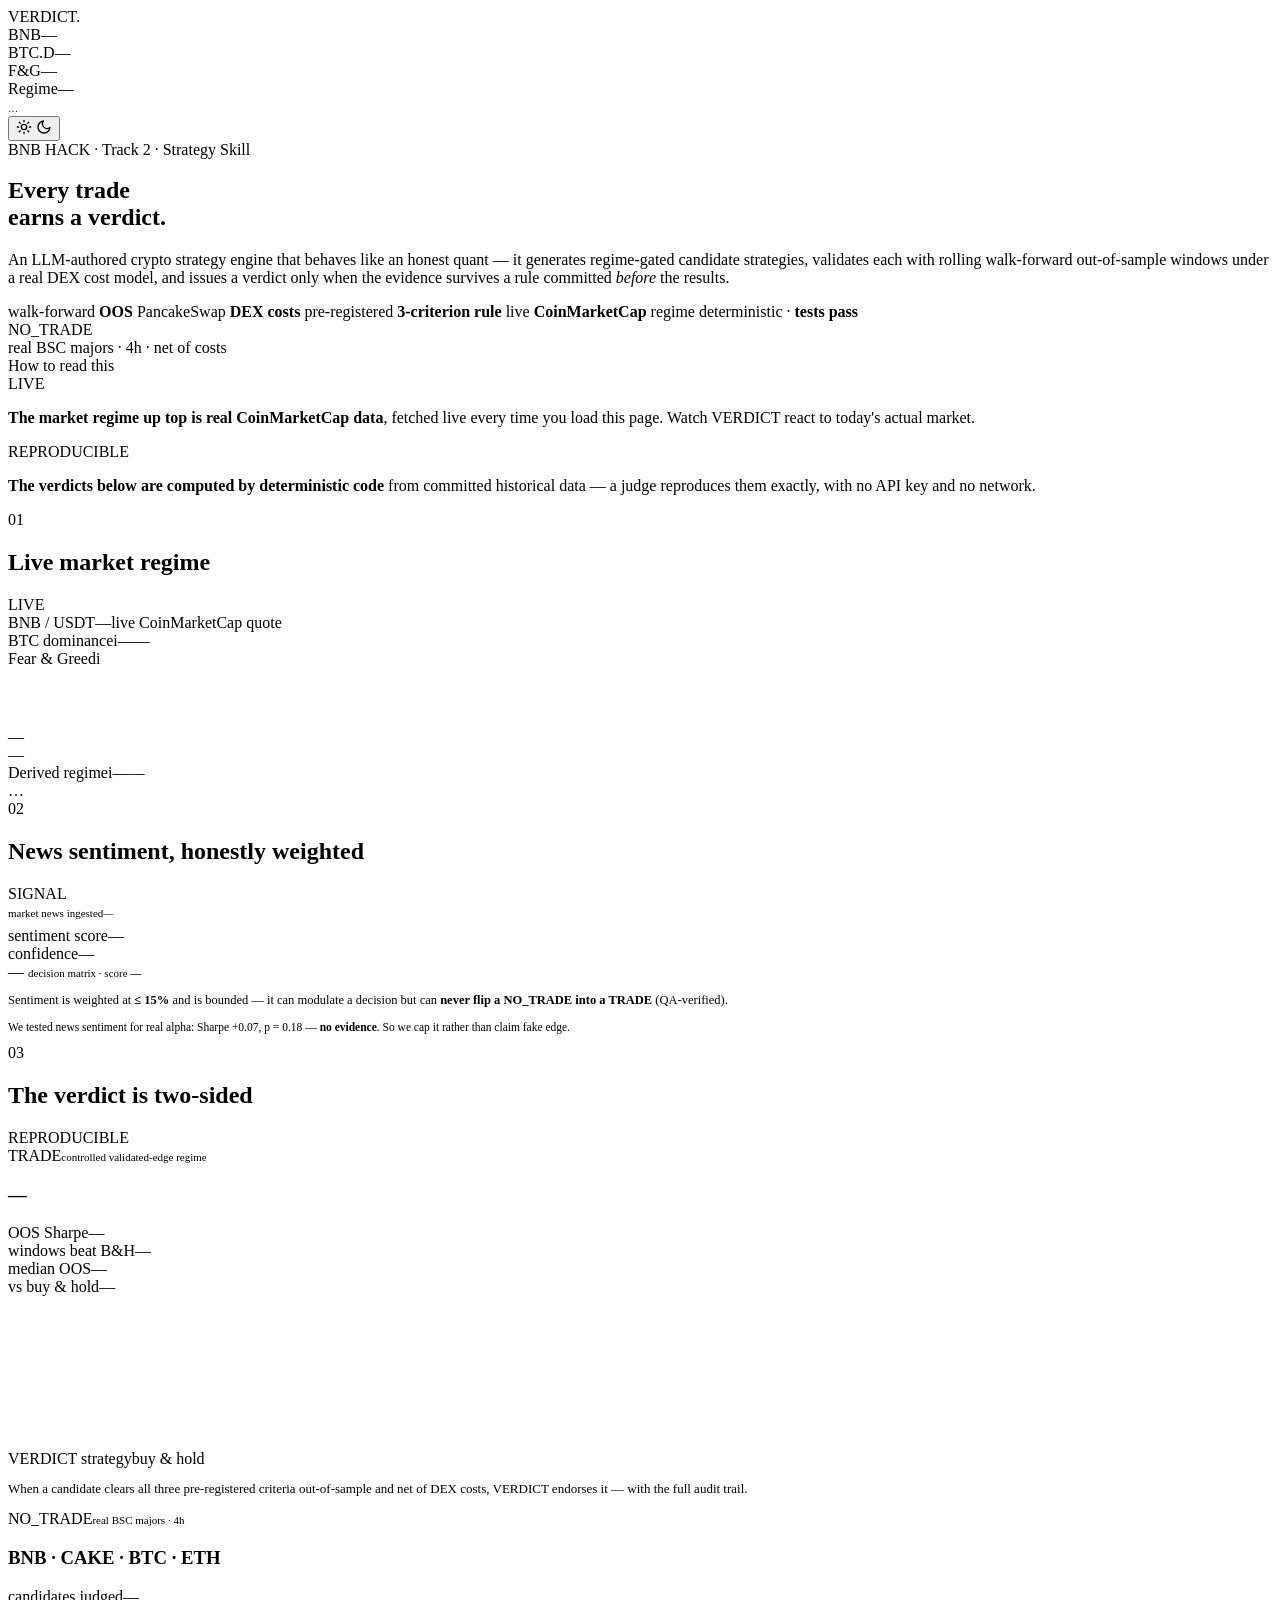
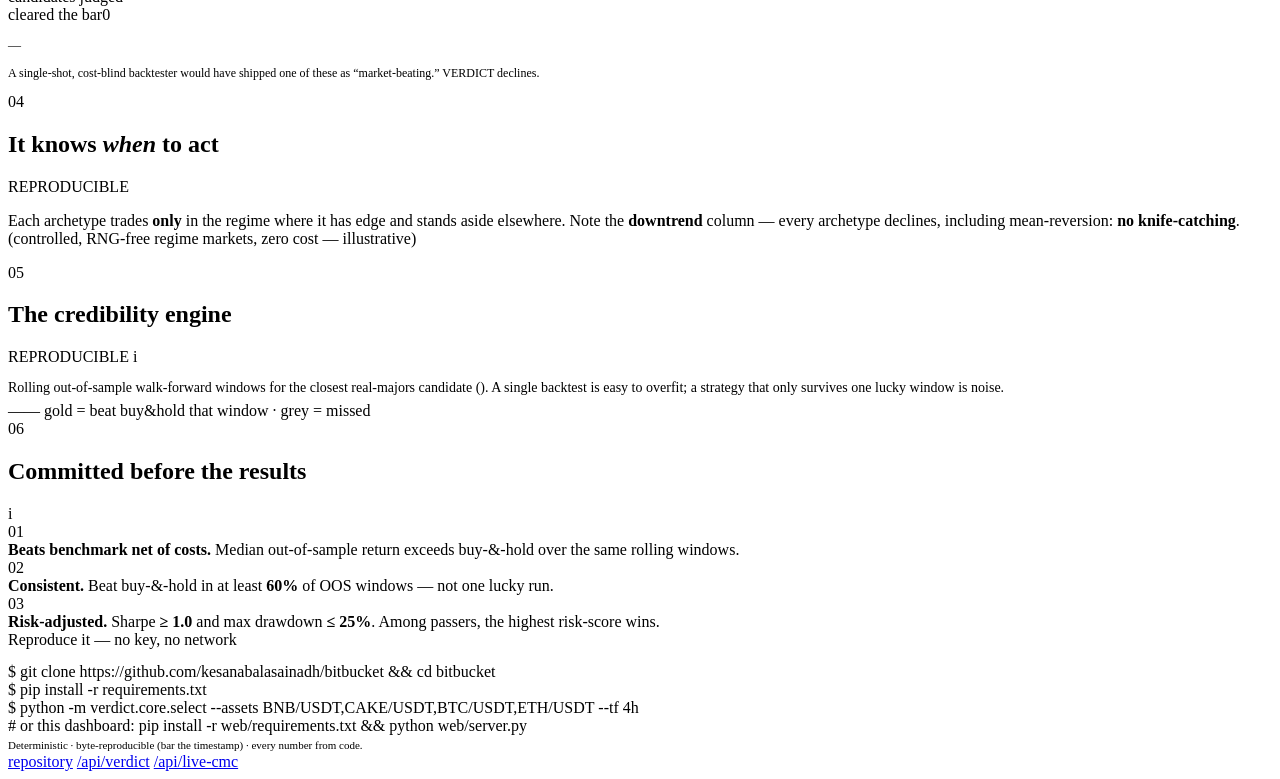
==== web/static/index.html @ 429dcddd "feat(web): VERDICT demo dashboard — live CMC + two-sided verdict + sentiment, light/dark A self-cont" ====
<!DOCTYPE html>
<html lang="en">
<head>
<meta charset="UTF-8" />
<meta name="viewport" content="width=device-width, initial-scale=1.0" />
<title>VERDICT — the honest crypto strategy engine</title>
<meta name="description" content="VERDICT generates regime-gated crypto strategies, validates them with walk-forward out-of-sample windows under a DEX cost model, and issues an honest two-sided verdict — TRADE or NO_TRADE." />
<link rel="stylesheet" href="/static/styles.css" />
<link rel="preconnect" href="https://fonts.googleapis.com" />
<link rel="preconnect" href="https://fonts.gstatic.com" crossorigin />
<script>document.documentElement.setAttribute('data-theme', localStorage.getItem('verdict-theme') || 'dark');</script>
</head>
<body>

<!-- ░░ top bar ░░ -->
<header class="topbar">
  <div class="wrap">
    <div class="brand"><span class="v">VER</span>DICT<span class="dot">.</span></div>
    <div class="ticker">
      <div class="t"><span class="k">BNB</span><span class="val" id="tk-price">—</span></div>
      <div class="t"><span class="k">BTC.D</span><span class="val" id="tk-dom">—</span></div>
      <div class="t"><span class="k">F&amp;G</span><span class="val" id="tk-fg">—</span></div>
      <div class="t"><span class="k">Regime</span><span class="val" id="tk-regime">—</span></div>
      <div class="t" style="flex-direction:row;align-items:center;gap:7px">
        <span class="livedot" id="livedot"></span>
        <span class="val mono" id="status-label" style="font-size:10px;letter-spacing:.12em">…</span>
      </div>
      <button id="theme-toggle" class="theme-btn tip tb" data-tip="Toggle light / dark" aria-label="Toggle theme">
        <svg class="sun" width="16" height="16" viewBox="0 0 24 24" fill="none" stroke="currentColor" stroke-width="2" stroke-linecap="round"><circle cx="12" cy="12" r="4"/><path d="M12 2v2M12 20v2M2 12h2M20 12h2M4.9 4.9l1.4 1.4M17.7 17.7l1.4 1.4M4.9 19.1l1.4-1.4M17.7 6.3l1.4-1.4"/></svg>
        <svg class="moon" width="16" height="16" viewBox="0 0 24 24" fill="none" stroke="currentColor" stroke-width="2" stroke-linecap="round" stroke-linejoin="round"><path d="M21 12.8A9 9 0 1 1 11.2 3a7 7 0 0 0 9.8 9.8z"/></svg>
      </button>
    </div>
  </div>
</header>

<!-- ░░ hero ░░ -->
<div class="wrap">
  <section class="hero">
    <div class="hero-grid">
      <div>
        <div class="eyebrow reveal in">BNB HACK · Track 2 · Strategy Skill</div>
        <h1 class="reveal in" style="margin-top:18px">Every trade<br>earns a <span class="accent">verdict.</span></h1>
        <p class="lede reveal in">An LLM-authored crypto strategy engine that behaves like an honest quant —
          it generates regime-gated candidate strategies, validates each with rolling walk-forward
          out-of-sample windows under a real DEX cost model, and issues a verdict only when the
          evidence survives a rule committed <em>before</em> the results.</p>
        <div class="rule-chips reveal in">
          <span class="chip">walk-forward <b>OOS</b></span>
          <span class="chip">PancakeSwap <b>DEX costs</b></span>
          <span class="chip">pre-registered <b>3-criterion rule</b></span>
          <span class="chip">live <b>CoinMarketCap</b> regime</span>
          <span class="chip">deterministic · <b id="tests-badge">tests pass</b></span>
        </div>
      </div>
      <div class="reveal in">
        <div class="stamp no_trade" id="hero-stamp">
          <div class="ring"></div><div class="ring r2"></div>
          <div class="core">
            <div class="verdict-word" id="hero-verdict">NO_TRADE</div>
            <div class="sub">real BSC majors · 4h · net of costs</div>
          </div>
        </div>
      </div>
    </div>
  </section>
</div>

<!-- ░░ how to read this ░░ -->
<div class="wrap">
  <section class="reveal" style="padding-top:0">
    <div class="howto">
      <div class="label">How to read this</div>
      <div class="item">
        <span class="dtag live">LIVE</span>
        <p><b>The market regime up top is real CoinMarketCap data</b>, fetched live every time you load this page. Watch VERDICT react to today's actual market.</p>
      </div>
      <div class="item">
        <span class="dtag repro">REPRODUCIBLE</span>
        <p><b>The verdicts below are computed by deterministic code</b> from committed historical data — a judge reproduces them exactly, with no API key and no network.</p>
      </div>
    </div>
  </section>
</div>

<!-- ░░ live CMC ░░ -->
<div class="wrap">
  <section class="reveal">
    <div class="sec-head"><span class="section-num">01</span><h2 class="section-title">Live market regime</h2>
      <span class="dtag live tip tb" data-tip="Real CoinMarketCap data, fetched live each time you load this page.">LIVE</span><span class="line"></span></div>
    <div class="panel">
      <div class="corner"></div>
      <div class="cmc-grid">
        <div class="metric"><span class="k">BNB / USDT</span><span class="v gold" id="m-price">—</span><span class="note">live CoinMarketCap quote</span></div>
        <div class="metric"><span class="k tip tb" data-tip="Bitcoin's share of total crypto market cap. When it is high or rising, capital concentrates in BTC and altcoins tend to bleed.">BTC dominance<span class="info">i</span></span><span class="v" id="m-dom">—</span><span class="note" id="m-dom-note">—</span></div>
        <div class="metric">
          <span class="k tip tb" data-tip="CoinMarketCap's market-sentiment index, 0 (extreme fear) to 100 (extreme greed). ≤40 = fear → risk-off; ≥60 = greed → risk-on.">Fear &amp; Greed<span class="info">i</span></span>
          <div class="gauge-wrap"><span class="v" id="m-fg">—</span><svg id="fg-gauge" width="120" height="74"></svg></div>
          <span class="note" id="m-fg-note">—</span>
        </div>
        <div class="metric"><span class="k tip tb" data-tip="The market mode VERDICT derives from live CMC (Fear & Greed + BTC trend). It decides which strategies are even allowed to trade right now.">Derived regime<span class="info">i</span></span><span class="badge neutral" id="m-regime" style="margin-top:4px">—</span><span class="note" id="cmc-source" style="margin-top:10px">—</span></div>
      </div>
      <div class="reaction" id="cmc-reaction">…</div>
    </div>
  </section>
</div>

<!-- ░░ sentiment + decision matrix ░░ -->
<div class="wrap">
  <section class="reveal">
    <div class="sec-head"><span class="section-num">02</span><h2 class="section-title">News sentiment, honestly weighted</h2>
      <span class="dtag live tip tb" data-tip="News headlines + sentiment, ingested live when a news key is present (offline lexicon otherwise).">SIGNAL</span><span class="line"></span></div>
    <div class="two">
      <!-- news + sentiment -->
      <div class="panel verdict-card">
        <div class="vhead"><span class="faint mono" style="font-size:11px">market news ingested</span><span class="mono faint" style="font-size:10px" id="sent-source">—</span></div>
        <div class="news" id="news-list"></div>
        <div class="statline" style="margin-top:6px">
          <div class="s"><span class="k tip" data-tip="Aggregate sentiment of recent headlines, from -1 (very bearish) to +1 (very bullish).">sentiment score</span><span class="val" id="sent-score">—</span></div>
          <div class="s"><span class="k tip" data-tip="How much signal there is — based on headline count and freshness. Low confidence → sentiment barely moves the decision.">confidence</span><span class="val" id="sent-conf">—</span></div>
        </div>
      </div>
      <!-- decision matrix -->
      <div class="panel verdict-card">
        <div class="vhead"><span class="tag" id="matrix-action" style="background:var(--bg-3);color:var(--ink)">—</span>
          <span class="faint mono tip" data-tip="A weighted, explainable score over trend, cost, sentiment, risk and momentum. TRADE needs ≥70 AND the validator's approval; 55–70 → DCA; 40–55 → WAIT; below → NO_TRADE." style="font-size:11px">decision matrix · score <b id="matrix-score" style="color:var(--gold)">—</b></span></div>
        <div class="mbars" id="matrix-bars"></div>
        <p class="dim" style="font-size:12.5px">Sentiment is weighted at <b style="color:var(--gold)">≤ 15%</b> and is bounded — it can modulate a decision but can <b>never flip a NO_TRADE into a TRADE</b> (QA-verified).</p>
        <p class="faint" style="font-size:11.5px">We tested news sentiment for real alpha: Sharpe +0.07, <span class="mono">p = 0.18</span> — <b>no evidence</b>. So we cap it rather than claim fake edge.</p>
      </div>
    </div>
  </section>
</div>

<!-- ░░ two-sided verdict ░░ -->
<div class="wrap">
  <section class="reveal">
    <div class="sec-head"><span class="section-num">03</span><h2 class="section-title">The verdict is two-sided</h2>
      <span class="dtag repro tip" data-tip="Computed from committed historical candles by deterministic code — byte-identical every run, no key, no network.">REPRODUCIBLE</span><span class="line"></span></div>
    <div class="two">
      <!-- TRADE -->
      <div class="panel verdict-card">
        <div class="vhead"><span class="tag trade tip" data-tip="A strategy that cleared all three pre-registered criteria out-of-sample and net of costs. VERDICT endorses it with full evidence.">TRADE</span><span class="faint mono" style="font-size:11px">controlled validated-edge regime</span></div>
        <h3 id="trade-name">—</h3>
        <div class="statline">
          <div class="s"><span class="k tip" data-tip="Risk-adjusted return (return per unit of volatility), measured ONLY on out-of-sample data the strategy never saw while being built. ≥ 1.0 is the bar.">OOS Sharpe</span><span class="val good" id="t-sharpe">—</span></div>
          <div class="s"><span class="k tip" data-tip="The strategy is replayed across many rolling time windows; this is the % of those out-of-sample windows where it beat simply buying and holding.">windows beat B&amp;H</span><span class="val good" id="t-windows">—</span></div>
          <div class="s"><span class="k tip" data-tip="The median return across all the rolling out-of-sample test windows.">median OOS</span><span class="val" id="t-oos">—</span></div>
          <div class="s"><span class="k">vs buy &amp; hold</span><span class="val" id="t-bench">—</span></div>
        </div>
        <svg class="chart" id="trade-chart"></svg>
        <div class="legend"><span><i style="background:#f0b90b"></i>VERDICT strategy</span><span><i style="background:#58a6b8"></i>buy &amp; hold</span></div>
        <p class="dim" style="font-size:13px">When a candidate clears all three pre-registered criteria out-of-sample and net of DEX costs, VERDICT endorses it — with the full audit trail.</p>
      </div>
      <!-- NO_TRADE -->
      <div class="panel verdict-card">
        <div class="vhead"><span class="tag no_trade tip" data-tip="VERDICT's honest null result: on these real coins, net of DEX trading costs, no strategy cleared the pre-registered bar — so it refuses to recommend one. A feature, not a bug.">NO_TRADE</span><span class="faint mono" style="font-size:11px">real BSC majors · 4h</span></div>
        <h3>BNB · CAKE · BTC · ETH</h3>
        <div class="statline" style="grid-template-columns:1fr 1fr">
          <div class="s"><span class="k">candidates judged</span><span class="val" id="nt-count">—</span></div>
          <div class="s"><span class="k">cleared the bar</span><span class="val bad">0</span></div>
        </div>
        <div class="reasons" id="nt-reasons"></div>
        <p class="dim" style="font-size:13px" id="nt-summary">—</p>
        <p class="faint" style="font-size:12px">A single-shot, cost-blind backtester would have shipped one of these as “market-beating.” VERDICT declines.</p>
      </div>
    </div>
  </section>
</div>

<!-- ░░ regime intelligence ░░ -->
<div class="wrap">
  <section class="reveal">
    <div class="sec-head"><span class="section-num">04</span><h2 class="section-title">It knows <em>when</em> to act</h2>
      <span class="dtag repro tip" data-tip="Deterministic engine output on controlled, RNG-free regime markets.">REPRODUCIBLE</span><span class="line"></span></div>
    <div class="panel">
      <table class="matrix" id="regime-matrix"></table>
      <p class="grid-caption">Each archetype trades <b>only</b> in the regime where it has edge and stands aside elsewhere.
        Note the <b>downtrend</b> column — every archetype declines, including mean-reversion: <b>no knife-catching</b>.
        <span class="faint">(controlled, RNG-free regime markets, zero cost — illustrative)</span></p>
    </div>
  </section>
</div>

<!-- ░░ walk-forward ░░ -->
<div class="wrap">
  <section class="reveal">
    <div class="sec-head"><span class="section-num">05</span><h2 class="section-title">The credibility engine</h2>
      <span class="dtag repro tip" data-tip="Computed from committed historical candles by deterministic code.">REPRODUCIBLE</span>
      <span class="info tip" data-tip="Walk-forward: instead of one backtest, the strategy is tested on many consecutive out-of-sample windows. Surviving one lucky window is noise; surviving most is an edge.">i</span><span class="line"></span></div>
    <div class="panel">
      <div class="corner"></div>
      <p class="dim" style="font-size:14px;margin-bottom:6px">Rolling out-of-sample walk-forward windows for the closest real-majors candidate
        (<span class="mono" id="wf-asset"></span>). A single backtest is easy to overfit; a strategy that only survives one lucky window is noise.</p>
      <div class="wf-strip" id="wf-strip"></div>
      <div class="wf-foot">
        <span id="wf-pass">—</span><span id="wf-sharpe">—</span>
        <span class="faint">gold = beat buy&amp;hold that window · grey = missed</span>
      </div>
    </div>
  </section>
</div>

<!-- ░░ the rule ░░ -->
<div class="wrap">
  <section class="reveal">
    <div class="sec-head"><span class="section-num">06</span><h2 class="section-title">Committed before the results</h2>
      <span class="info tip" data-tip="Pre-registered: the selection rule is committed in code BEFORE any results are seen, so it cannot be tuned to fit. A judge can audit it in verdict/core/select.py.">i</span><span class="line"></span></div>
    <div class="crit">
      <div class="panel c"><div class="n">01</div><div class="txt"><b>Beats benchmark net of costs.</b> Median out-of-sample return exceeds buy-&-hold over the same rolling windows.</div></div>
      <div class="panel c"><div class="n">02</div><div class="txt"><b>Consistent.</b> Beat buy-&-hold in at least <b>60%</b> of OOS windows — not one lucky run.</div></div>
      <div class="panel c"><div class="n">03</div><div class="txt"><b>Risk-adjusted.</b> Sharpe <b>≥ 1.0</b> and max drawdown <b>≤ 25%</b>. Among passers, the highest risk-score wins.</div></div>
    </div>
  </section>
</div>

<!-- ░░ footer ░░ -->
<div class="wrap">
  <footer>
    <div class="eyebrow">Reproduce it — no key, no network</div>
    <div class="repro" style="margin-top:14px">
      <span class="p">$</span> <span class="c">git clone https://github.com/kesanabalasainadh/bitbucket &amp;&amp; cd bitbucket</span><br>
      <span class="p">$</span> <span class="c">pip install -r requirements.txt</span><br>
      <span class="p">$</span> <span class="c">python -m verdict.core.select --assets BNB/USDT,CAKE/USDT,BTC/USDT,ETH/USDT --tf 4h</span><br>
      <span class="faint"># or this dashboard: pip install -r web/requirements.txt &amp;&amp; python web/server.py</span>
    </div>
    <div class="foot-row">
      <span class="faint mono" style="font-size:11px">Deterministic · byte-reproducible (bar the timestamp) · every number from code.</span>
      <div class="foot-links">
        <a href="https://github.com/kesanabalasainadh/bitbucket" target="_blank">repository</a>
        <a href="/api/verdict" target="_blank">/api/verdict</a>
        <a href="/api/live-cmc" target="_blank">/api/live-cmc</a>
      </div>
    </div>
  </footer>
</div>

<script src="/static/app.js"></script>
</body>
</html>
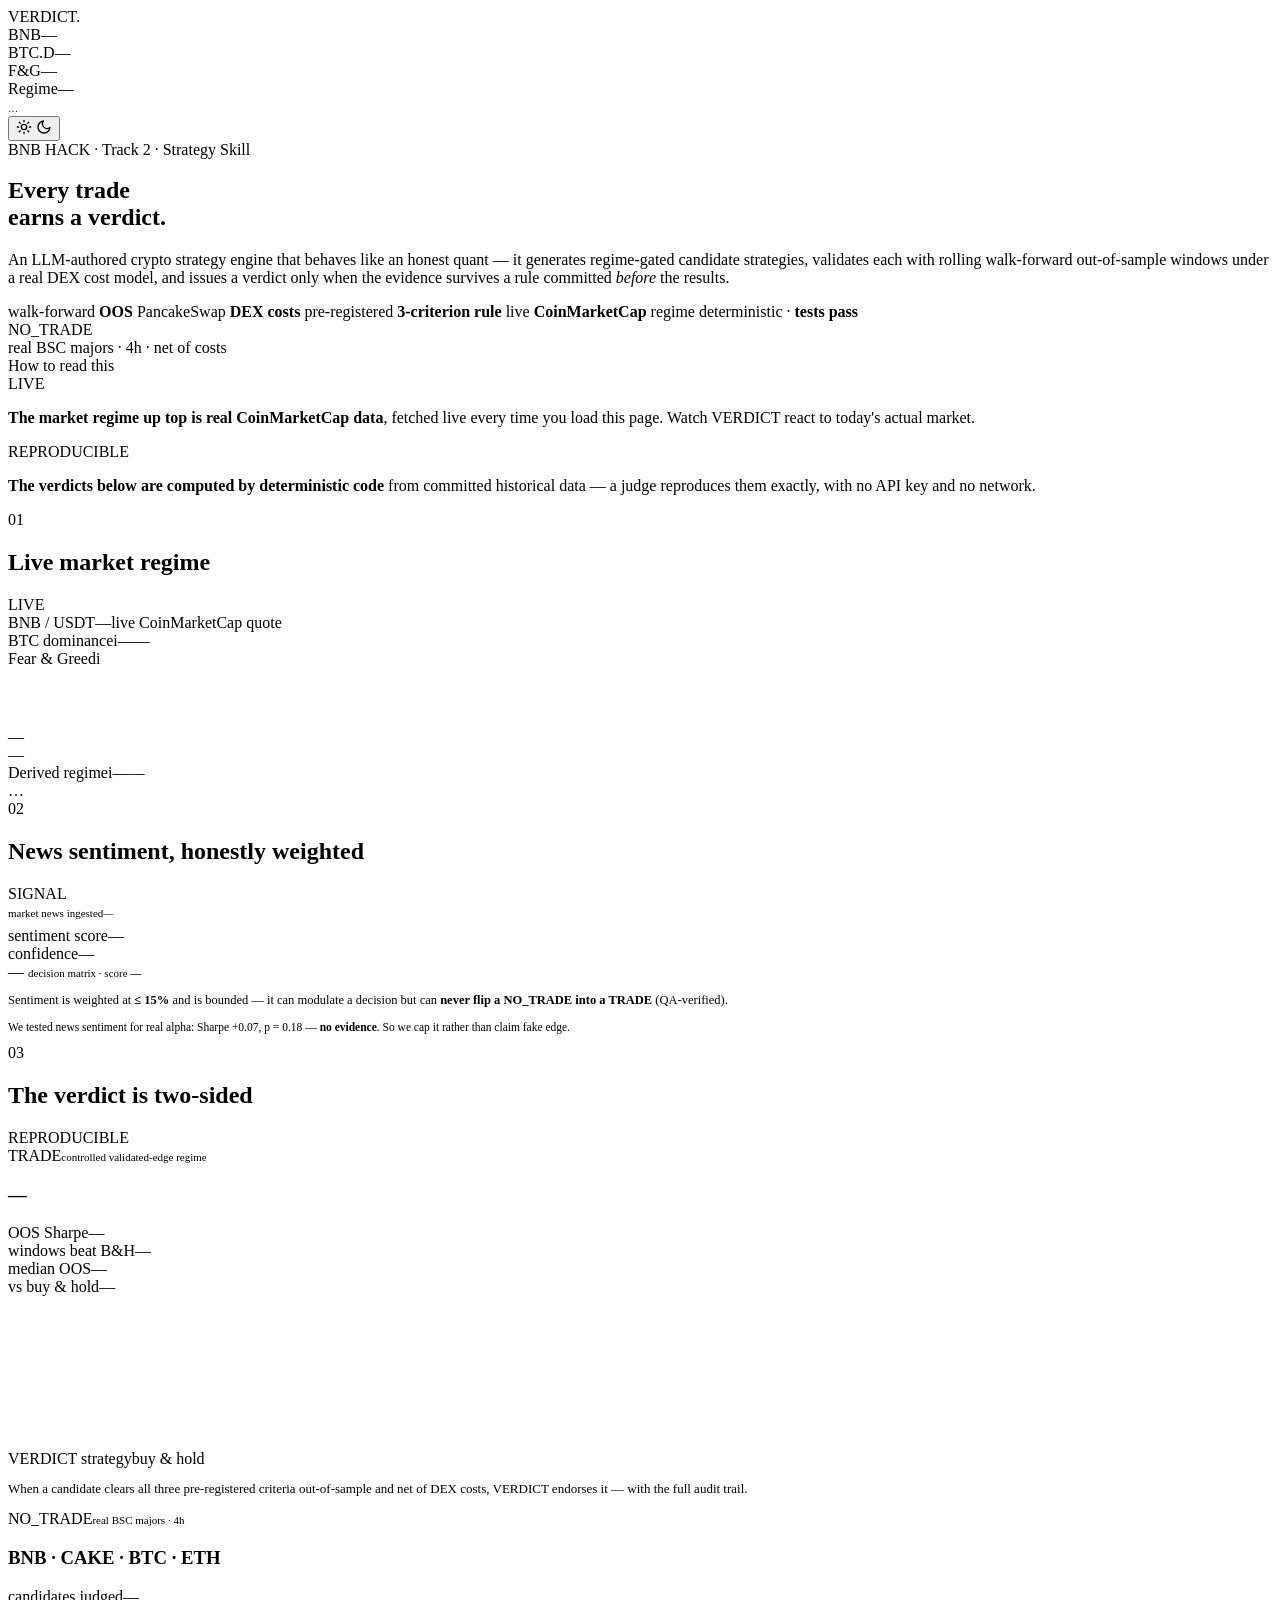
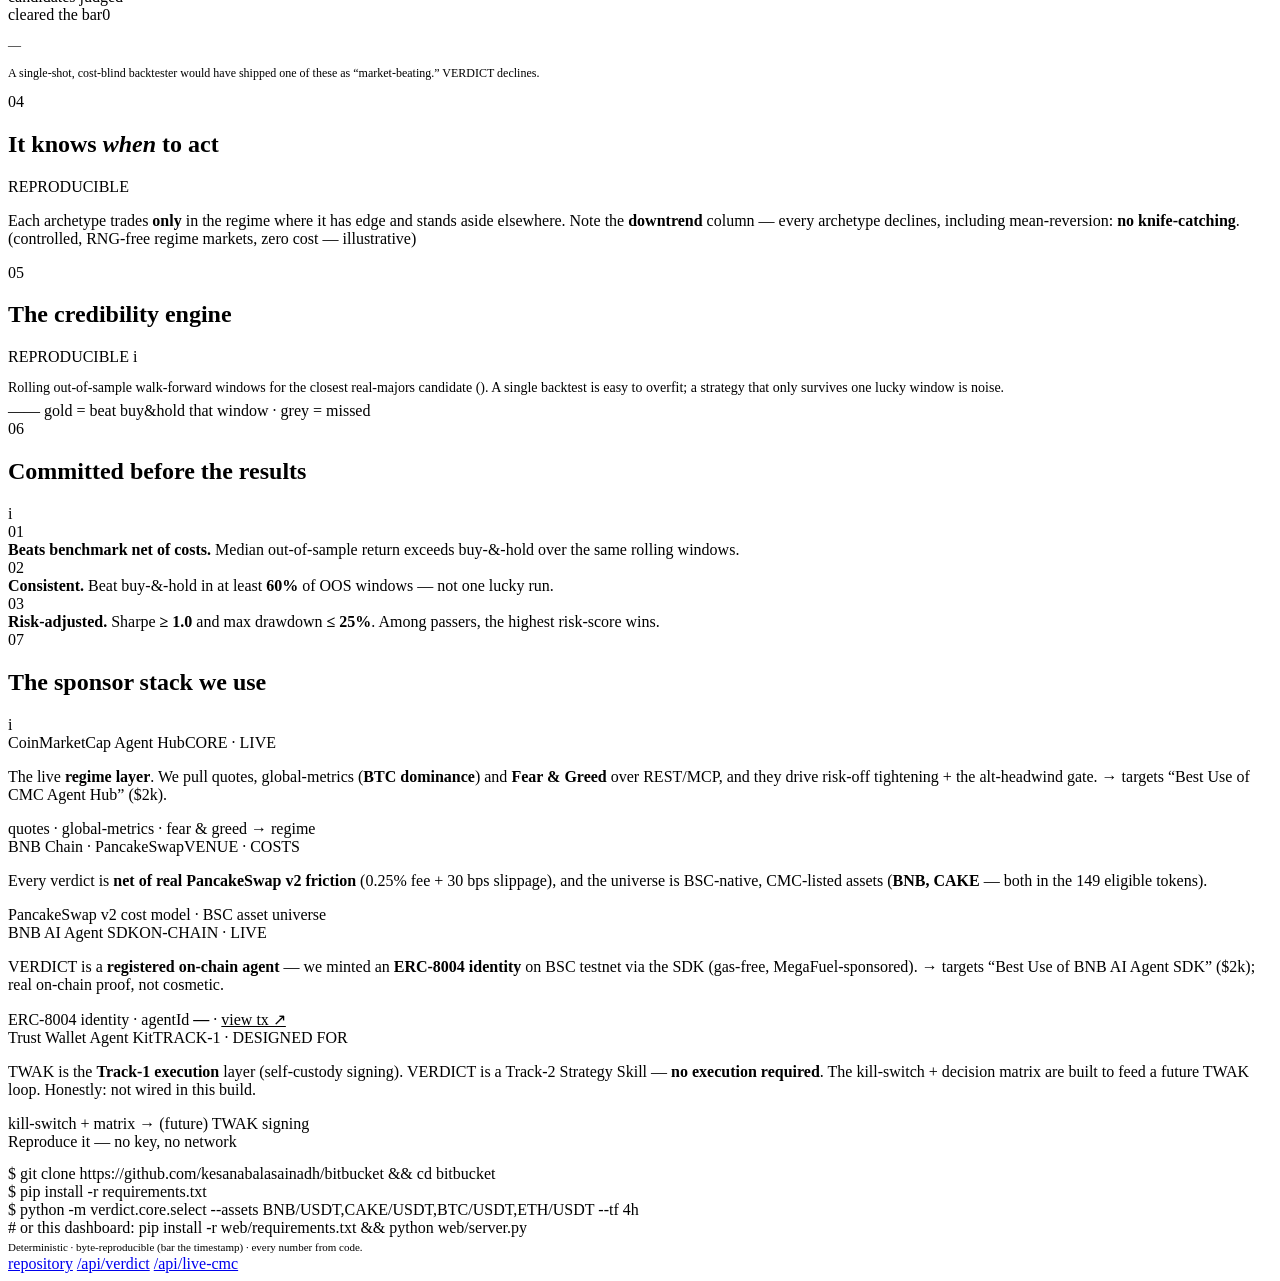
==== commit bc17b72d: "feat: on-chain agent identity (BNB AI Agent SDK) + dashboard sponsor stack, light mode, tooltips BNB" ====
--- a/web/static/index.html
+++ b/web/static/index.html
@@ -213,6 +213,36 @@
   </section>
 </div>
 
+<!-- ░░ sponsor stack ░░ -->
+<div class="wrap">
+  <section class="reveal">
+    <div class="sec-head"><span class="section-num">07</span><h2 class="section-title">The sponsor stack we use</h2>
+      <span class="info tip" data-tip="The brief rewards using the sponsors' capabilities. We show exactly what we use — honestly, no overclaiming.">i</span><span class="line"></span></div>
+    <div class="sponsors">
+      <div class="panel sponsor used">
+        <div class="shead"><span class="sname">CoinMarketCap Agent Hub</span><span class="sbadge core">CORE · LIVE</span></div>
+        <p>The live <b>regime layer</b>. We pull quotes, global-metrics (<b>BTC dominance</b>) and <b>Fear &amp; Greed</b> over REST/MCP, and they drive risk-off tightening + the alt-headwind gate. <span class="faint">→ targets “Best Use of CMC Agent Hub” ($2k).</span></p>
+        <div class="sfoot mono">quotes · global-metrics · fear &amp; greed → regime</div>
+      </div>
+      <div class="panel sponsor used">
+        <div class="shead"><span class="sname">BNB Chain · PancakeSwap</span><span class="sbadge venue">VENUE · COSTS</span></div>
+        <p>Every verdict is <b>net of real PancakeSwap v2 friction</b> (0.25% fee + 30 bps slippage), and the universe is BSC-native, CMC-listed assets (<b>BNB, CAKE</b> — both in the 149 eligible tokens).</p>
+        <div class="sfoot mono">PancakeSwap v2 cost model · BSC asset universe</div>
+      </div>
+      <div class="panel sponsor used">
+        <div class="shead"><span class="sname">BNB AI Agent SDK</span><span class="sbadge core">ON-CHAIN · LIVE</span></div>
+        <p>VERDICT is a <b>registered on-chain agent</b> — we minted an <b>ERC-8004 identity</b> on BSC testnet via the SDK (gas-free, MegaFuel-sponsored). <span class="faint">→ targets “Best Use of BNB AI Agent SDK” ($2k); real on-chain proof, not cosmetic.</span></p>
+        <div class="sfoot mono" id="onchain-foot">ERC-8004 identity · agentId <b id="onchain-id">—</b> · <a id="onchain-link" href="#" target="_blank" style="color:var(--gold)">view tx ↗</a></div>
+      </div>
+      <div class="panel sponsor future">
+        <div class="shead"><span class="sname">Trust Wallet Agent Kit</span><span class="sbadge soon">TRACK-1 · DESIGNED FOR</span></div>
+        <p>TWAK is the <b>Track-1 execution</b> layer (self-custody signing). VERDICT is a Track-2 Strategy Skill — <b>no execution required</b>. The kill-switch + decision matrix are built to feed a future TWAK loop. <span class="faint">Honestly: not wired in this build.</span></p>
+        <div class="sfoot mono">kill-switch + matrix → (future) TWAK signing</div>
+      </div>
+    </div>
+  </section>
+</div>
+
 <!-- ░░ footer ░░ -->
 <div class="wrap">
   <footer>
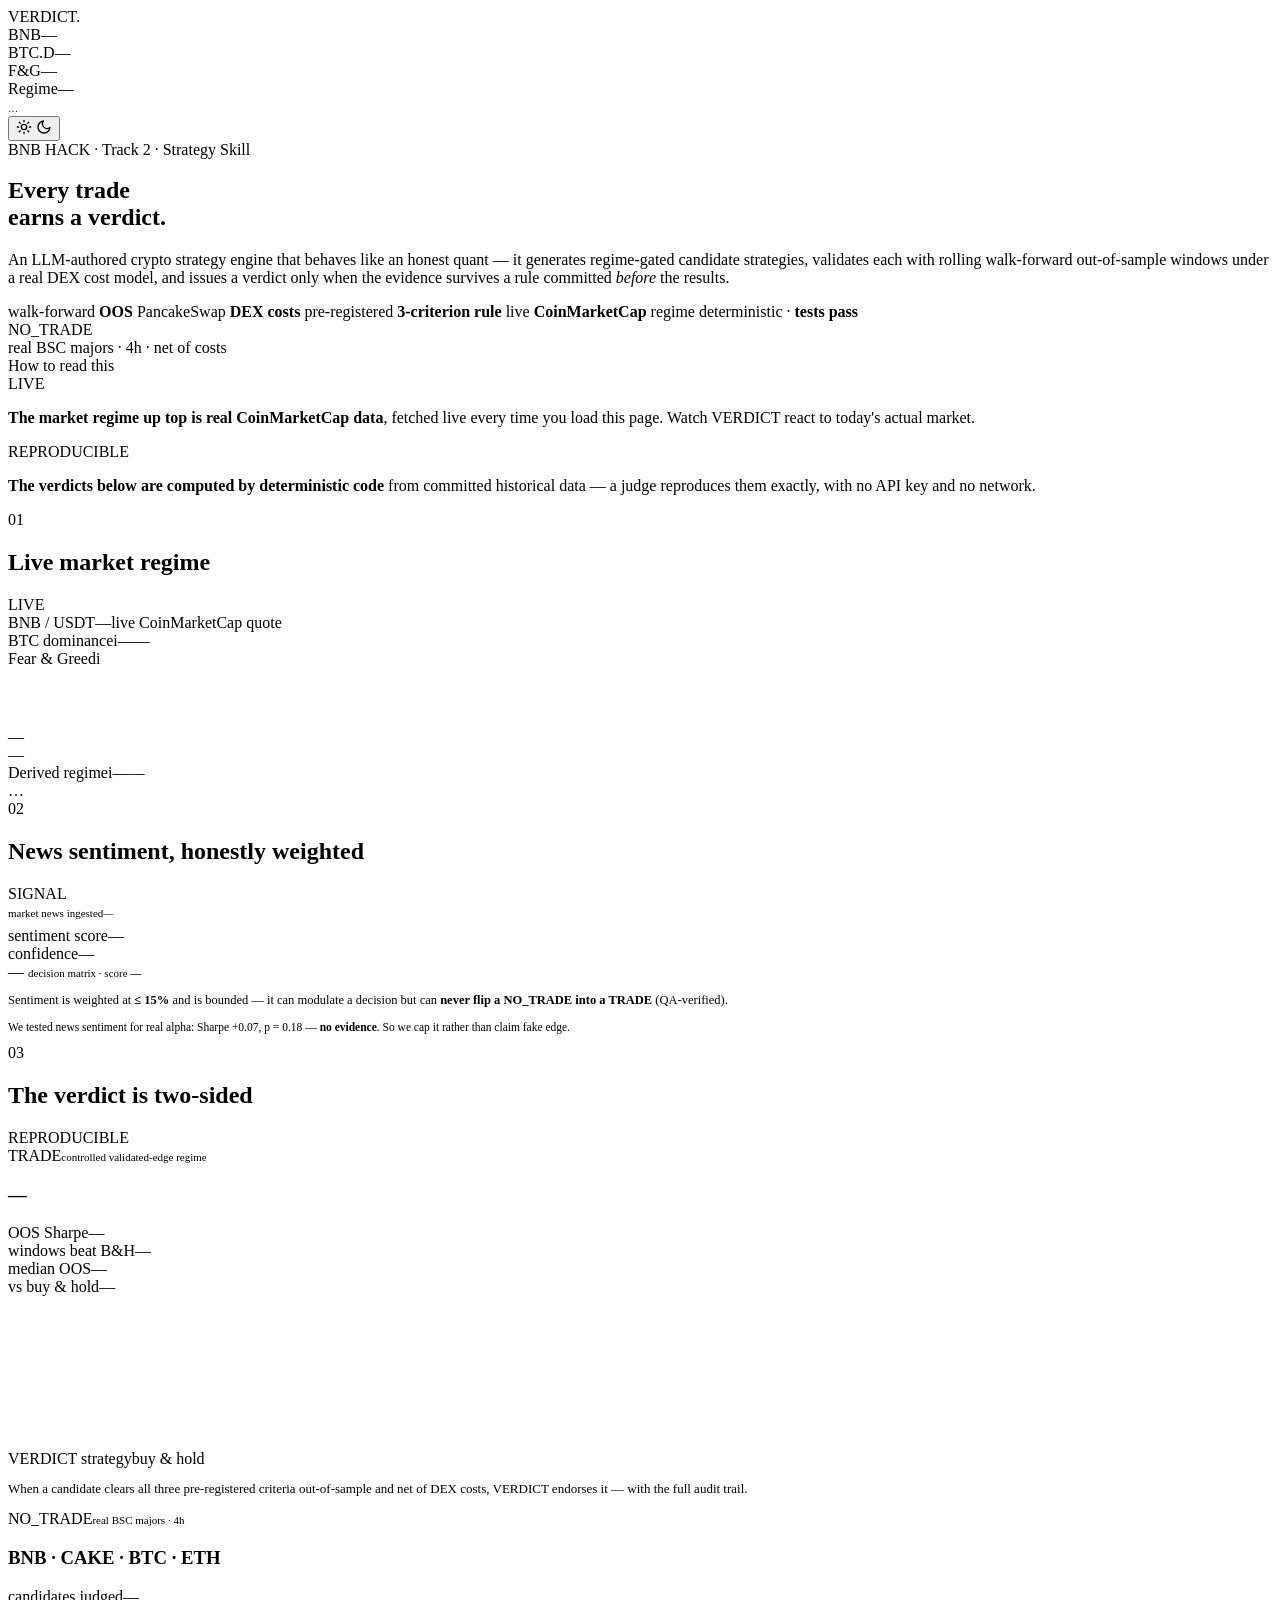
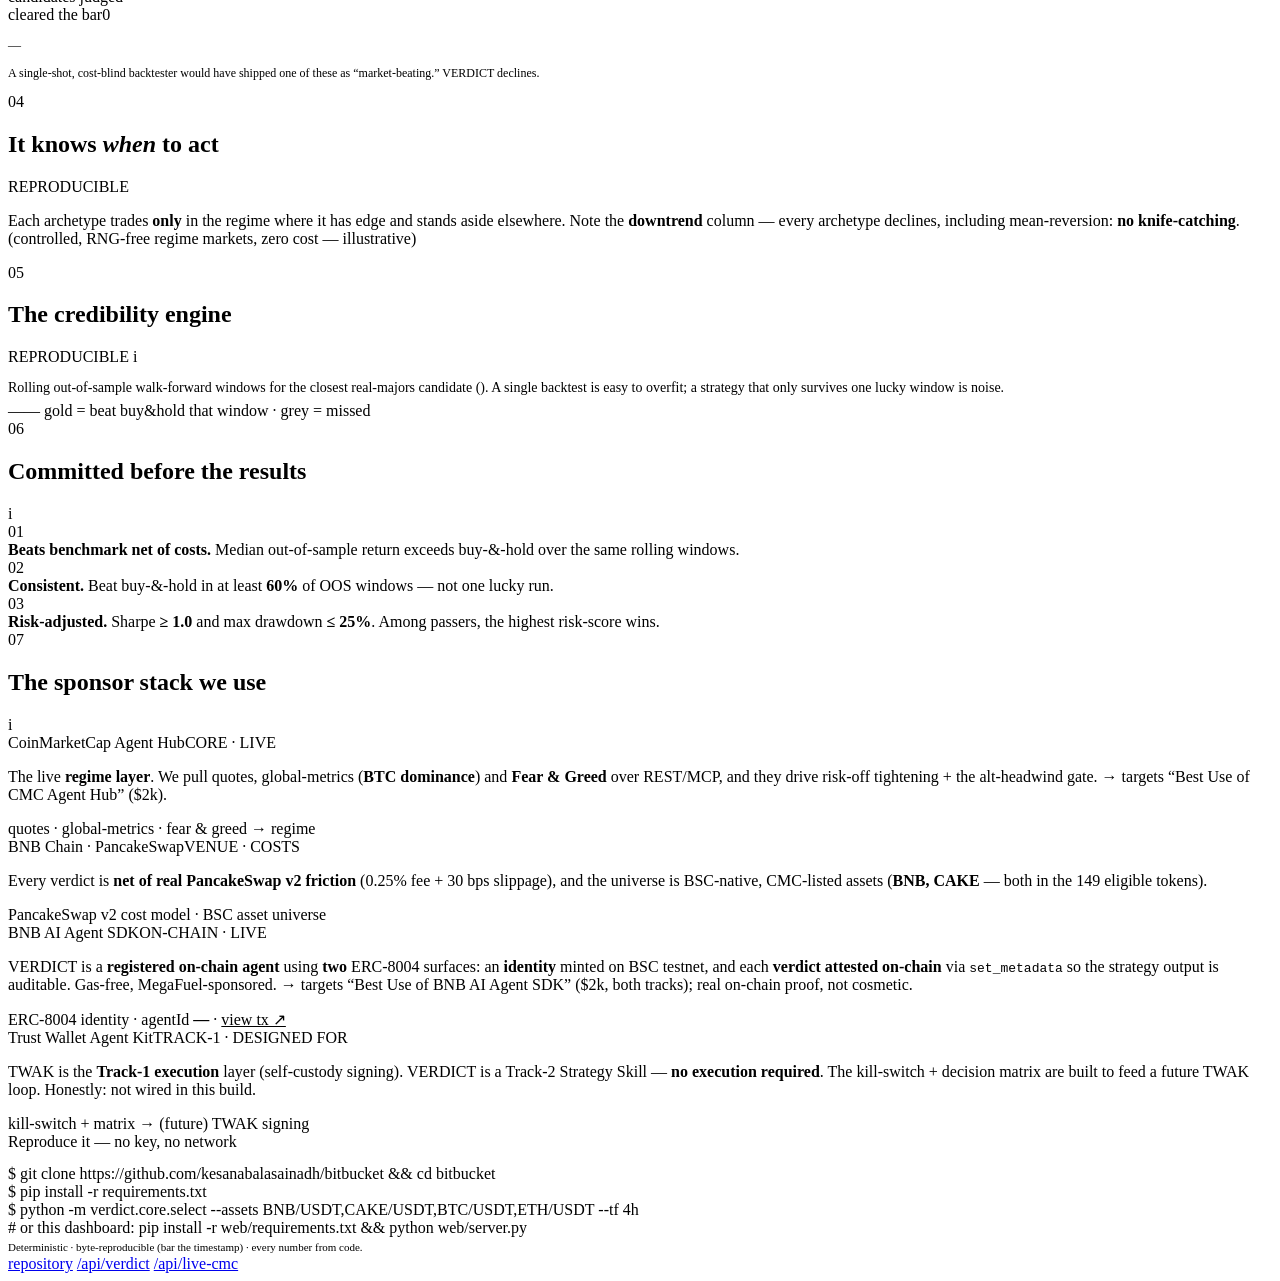
==== commit 7c623ece: "feat(identity): on-chain verdict attestation (2nd BNB SDK surface) + special-prize fixes BNB AI Agen" ====
--- a/web/static/index.html
+++ b/web/static/index.html
@@ -231,8 +231,9 @@
       </div>
       <div class="panel sponsor used">
         <div class="shead"><span class="sname">BNB AI Agent SDK</span><span class="sbadge core">ON-CHAIN · LIVE</span></div>
-        <p>VERDICT is a <b>registered on-chain agent</b> — we minted an <b>ERC-8004 identity</b> on BSC testnet via the SDK (gas-free, MegaFuel-sponsored). <span class="faint">→ targets “Best Use of BNB AI Agent SDK” ($2k); real on-chain proof, not cosmetic.</span></p>
+        <p>VERDICT is a <b>registered on-chain agent</b> using <b>two</b> ERC-8004 surfaces: an <b>identity</b> minted on BSC testnet, and each <b>verdict attested on-chain</b> via <code>set_metadata</code> so the strategy output is auditable. Gas-free, MegaFuel-sponsored. <span class="faint">→ targets “Best Use of BNB AI Agent SDK” ($2k, both tracks); real on-chain proof, not cosmetic.</span></p>
         <div class="sfoot mono" id="onchain-foot">ERC-8004 identity · agentId <b id="onchain-id">—</b> · <a id="onchain-link" href="#" target="_blank" style="color:var(--gold)">view tx ↗</a></div>
+        <div class="sfoot mono" id="onchain-attest"></div>
       </div>
       <div class="panel sponsor future">
         <div class="shead"><span class="sname">Trust Wallet Agent Kit</span><span class="sbadge soon">TRACK-1 · DESIGNED FOR</span></div>
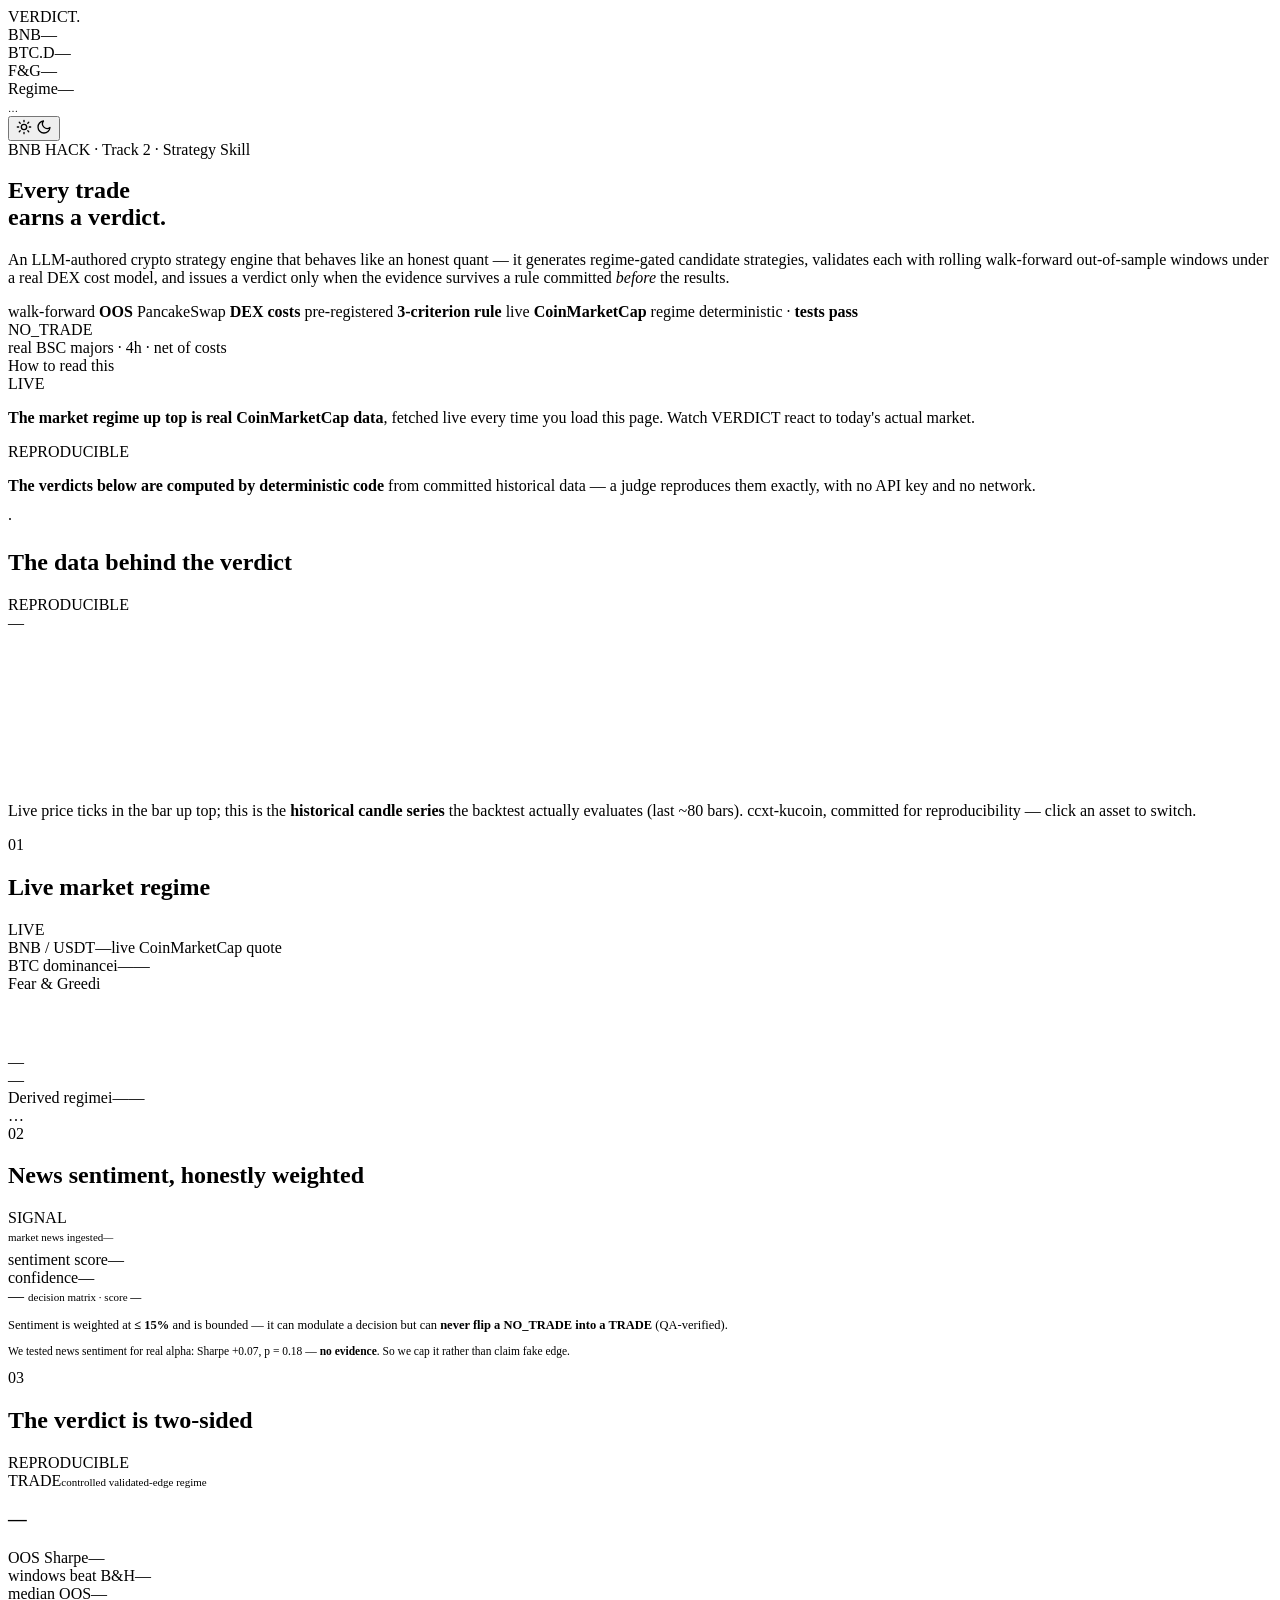
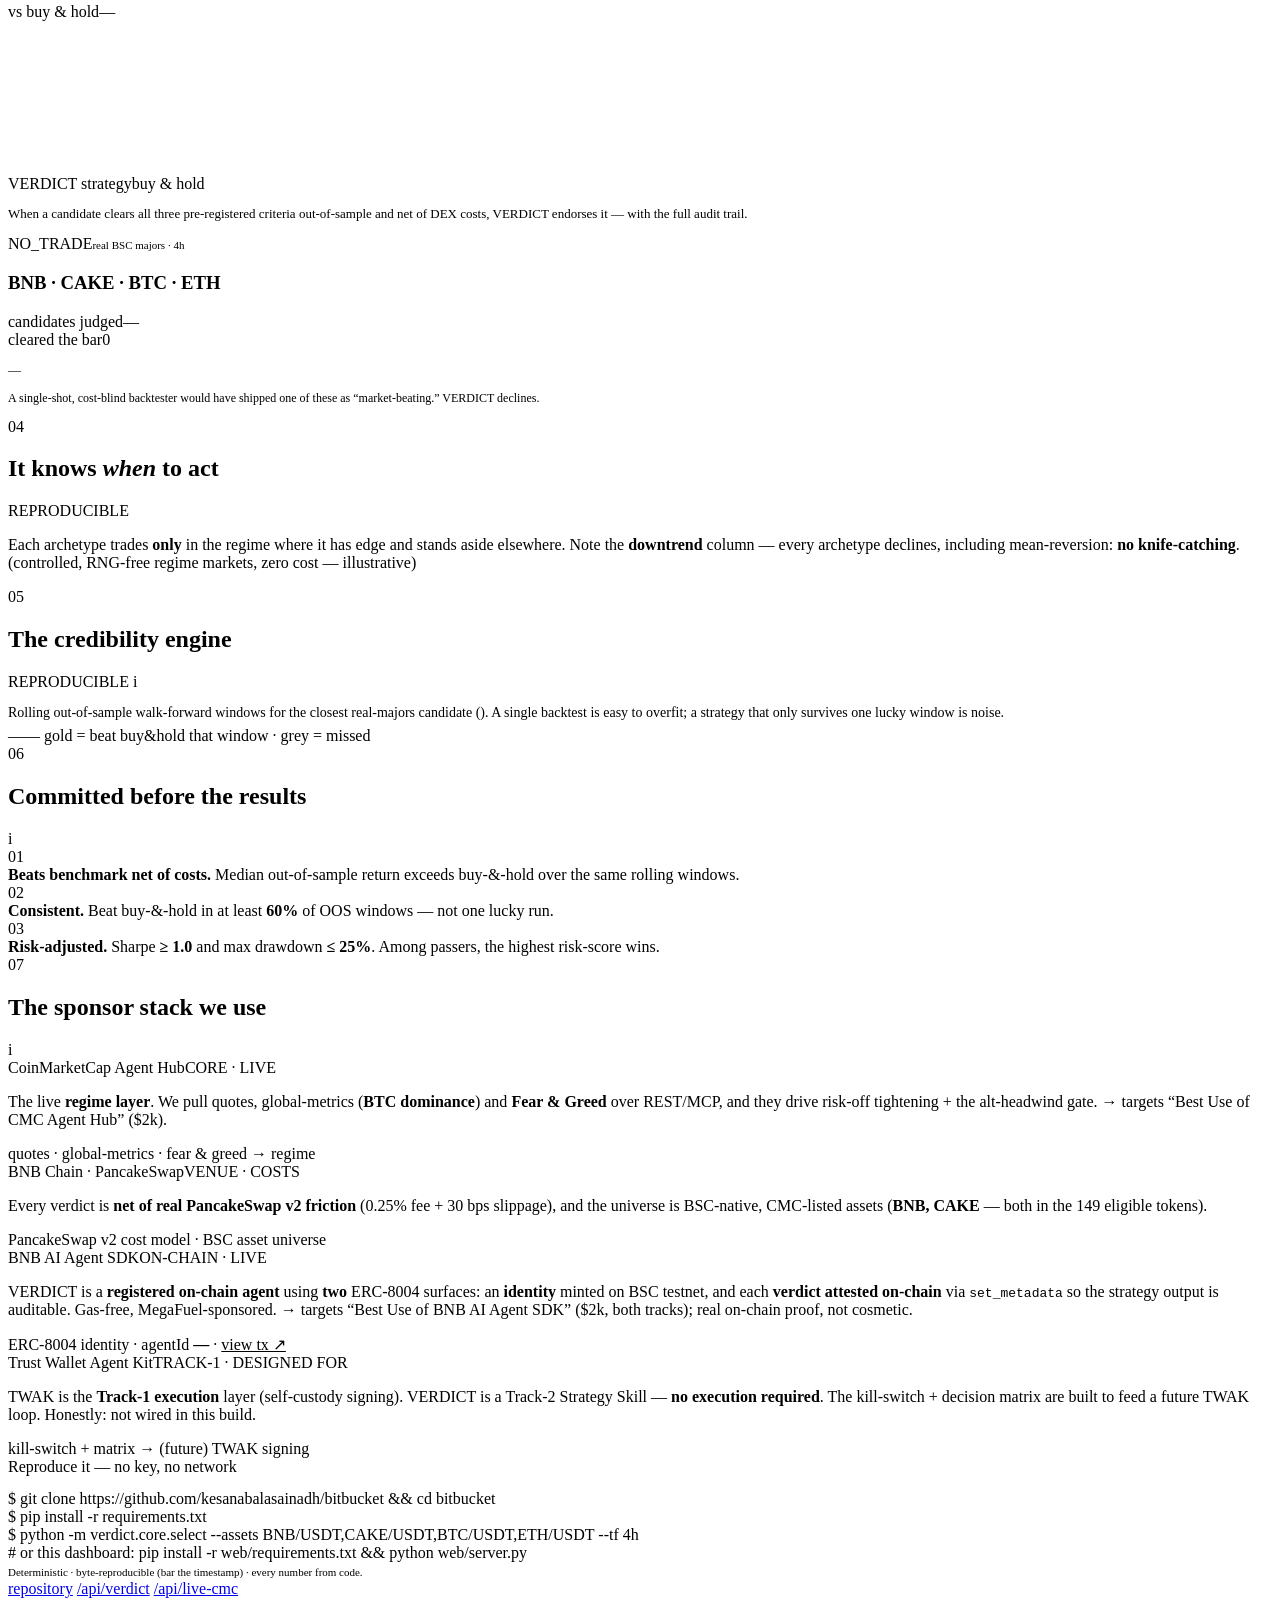
==== commit 3276b804: "feat(web): candlestick chart of the data behind the verdict (+ asset toggle) - new "The data behind " ====
--- a/web/static/index.html
+++ b/web/static/index.html
@@ -82,6 +82,22 @@
   </section>
 </div>
 
+<!-- ░░ candle data (the data behind the verdict) ░░ -->
+<div class="wrap">
+  <section class="reveal">
+    <div class="sec-head"><span class="section-num">·</span><h2 class="section-title">The data behind the verdict</h2>
+      <span class="dtag repro tip" data-tip="The exact committed OHLCV candles the walk-forward backtest runs on — no key, no network. Source: public exchange via ccxt.">REPRODUCIBLE</span><span class="line"></span></div>
+    <div class="panel">
+      <div class="candle-head">
+        <div class="seg" id="candle-assets"></div>
+        <div class="faint mono" id="candle-meta">—</div>
+      </div>
+      <svg class="chart candle" id="candle-chart" preserveAspectRatio="none"></svg>
+      <p class="grid-caption">Live price ticks in the bar up top; this is the <b>historical candle series</b> the backtest actually evaluates (last ~80 bars). <span class="faint">ccxt-kucoin, committed for reproducibility — click an asset to switch.</span></p>
+    </div>
+  </section>
+</div>
+
 <!-- ░░ live CMC ░░ -->
 <div class="wrap">
   <section class="reveal">
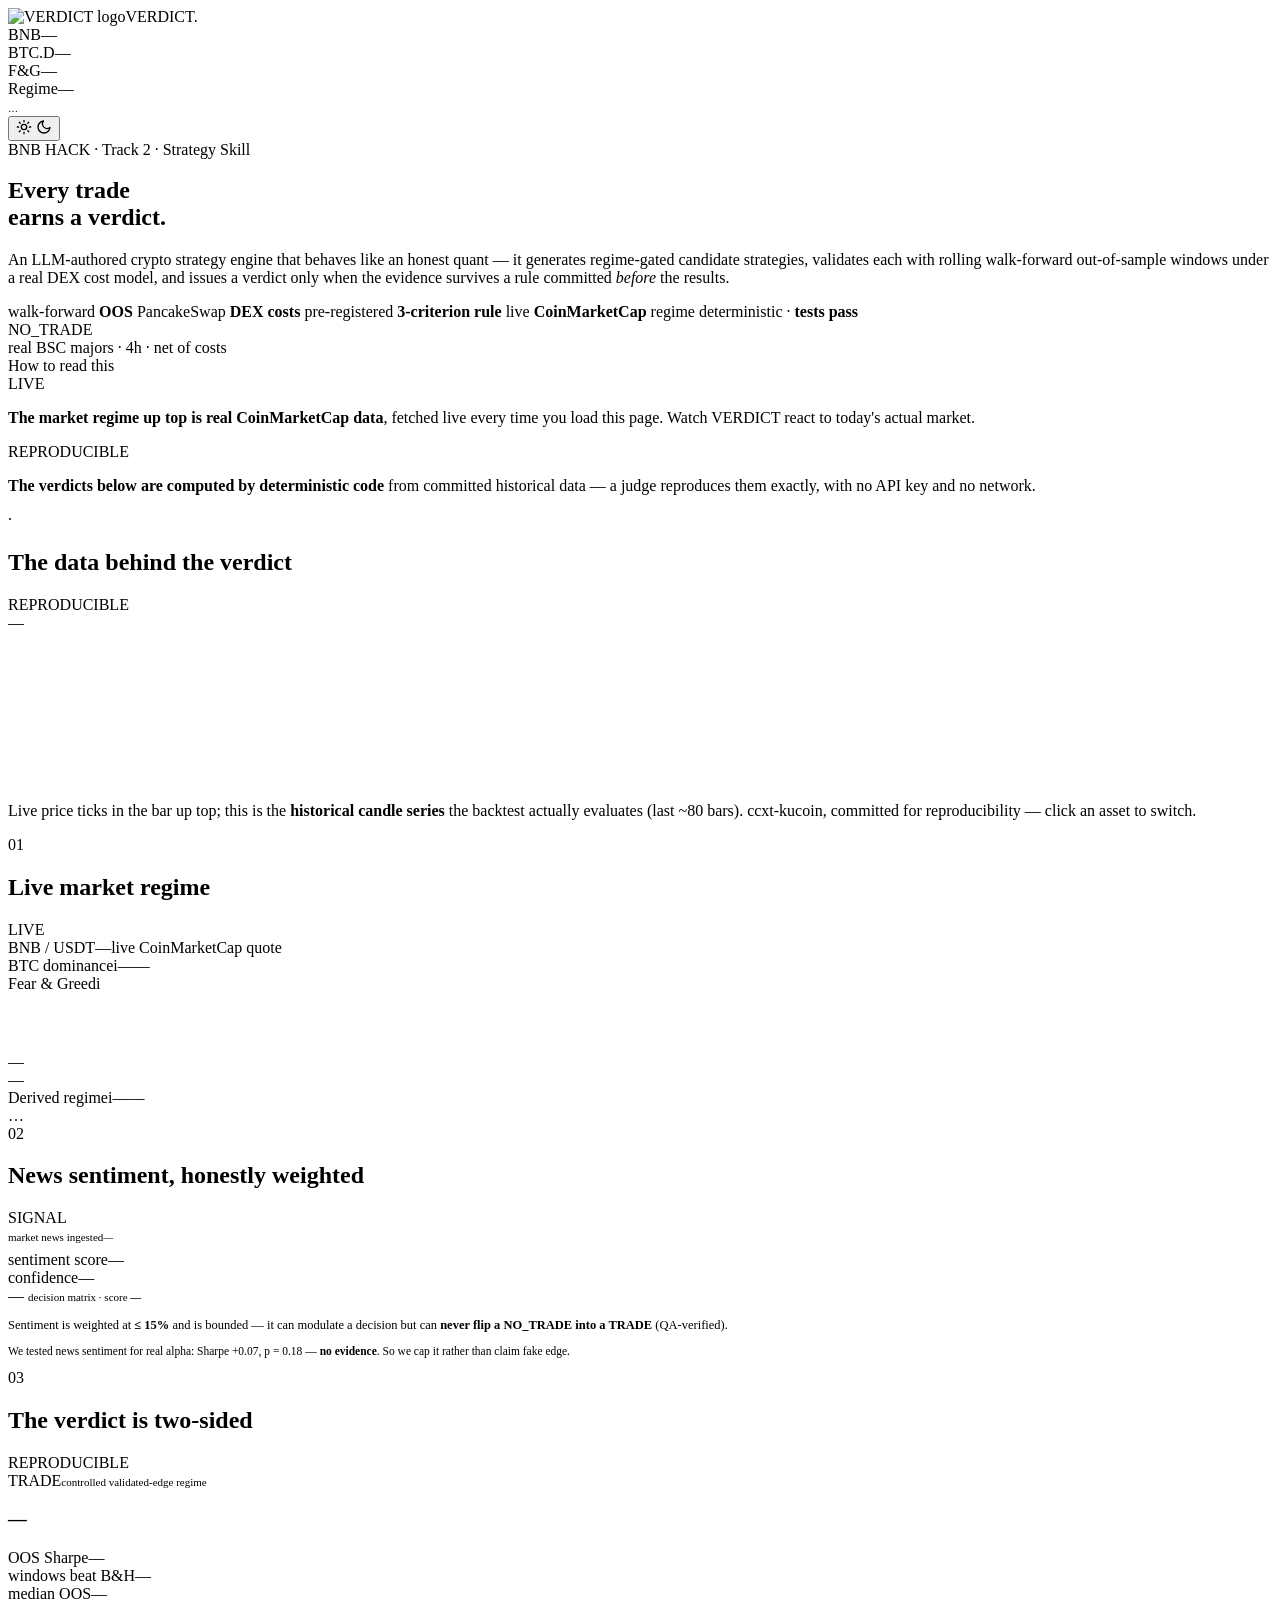
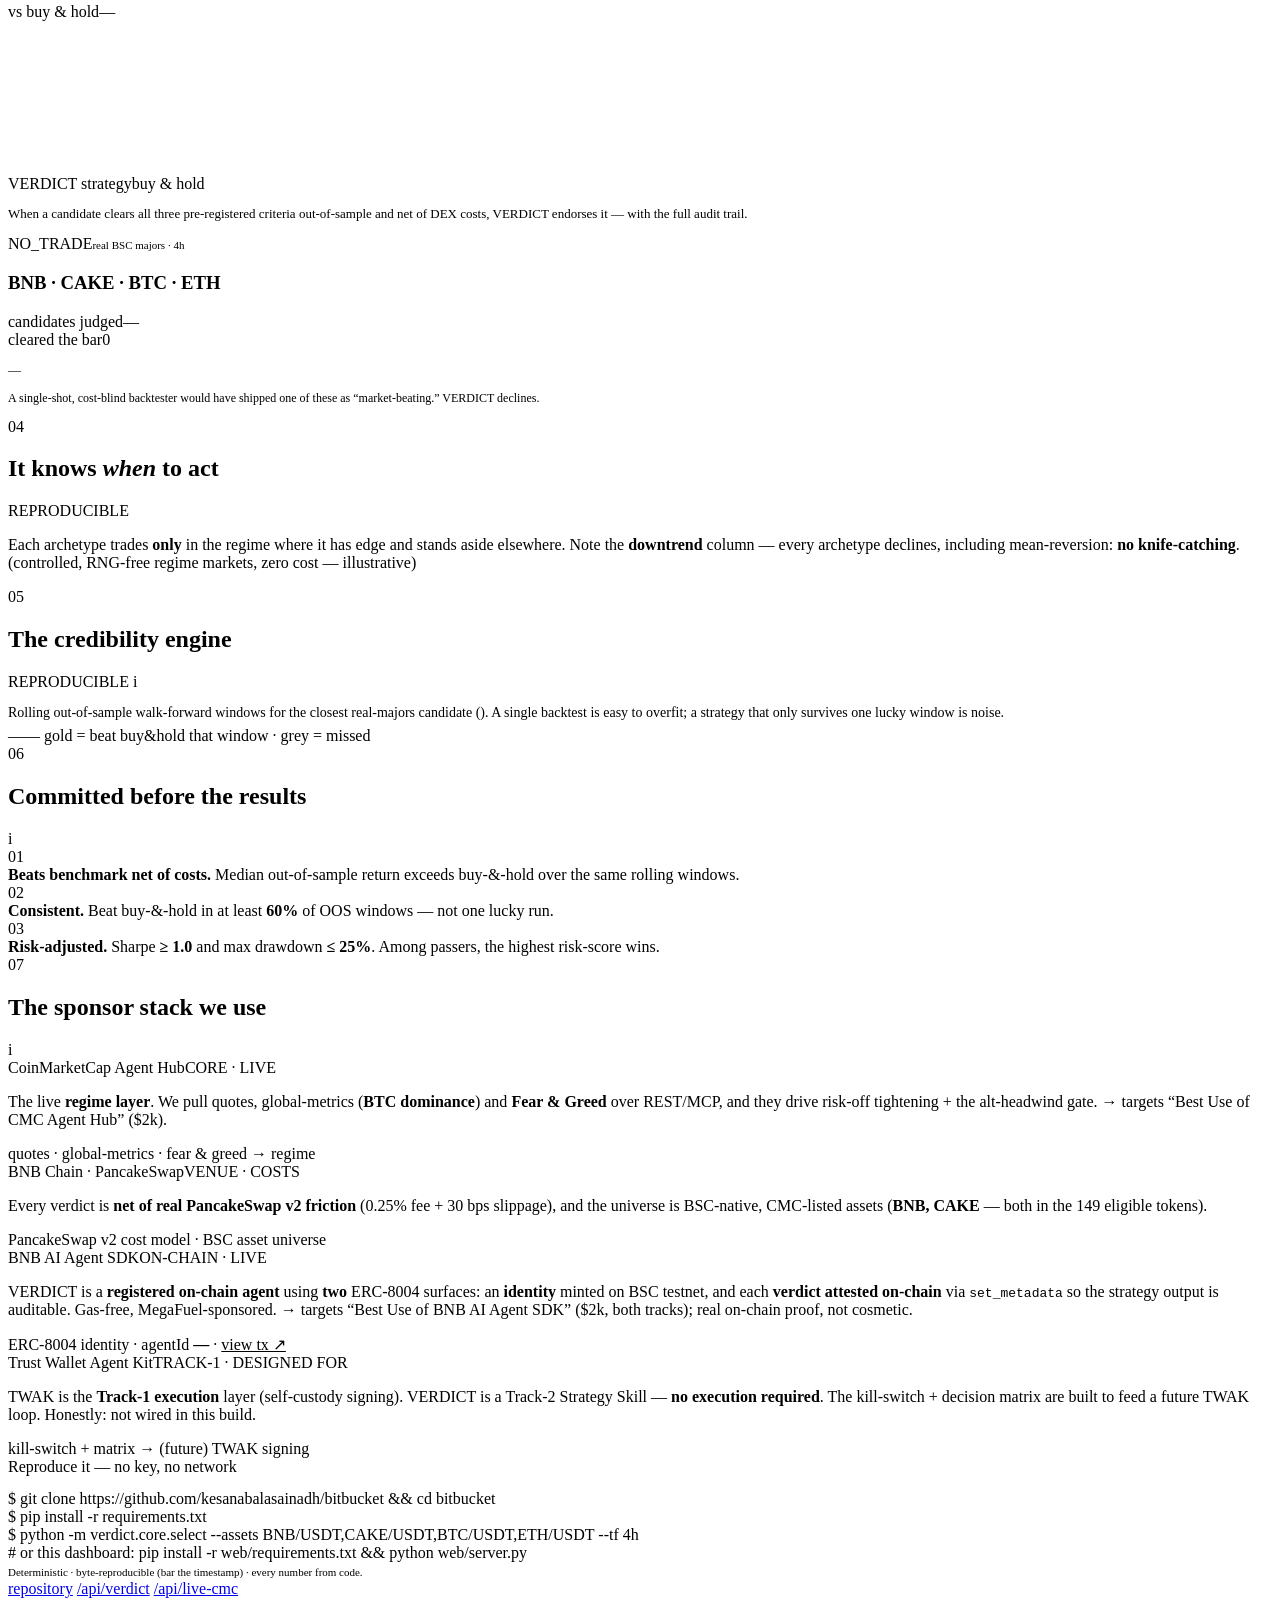
==== commit 267aa05d: "feat(web): real VERDICT logo — favicon + header brand mark (files) Add the logo images (gold hex emb" ====
--- a/web/static/index.html
+++ b/web/static/index.html
@@ -5,6 +5,8 @@
 <meta name="viewport" content="width=device-width, initial-scale=1.0" />
 <title>VERDICT — the honest crypto strategy engine</title>
 <meta name="description" content="VERDICT generates regime-gated crypto strategies, validates them with walk-forward out-of-sample windows under a DEX cost model, and issues an honest two-sided verdict — TRADE or NO_TRADE." />
+<link rel="icon" type="image/png" href="/static/favicon.png" />
+<link rel="apple-touch-icon" href="/static/apple-touch-icon.png" />
 <link rel="stylesheet" href="/static/styles.css" />
 <link rel="preconnect" href="https://fonts.googleapis.com" />
 <link rel="preconnect" href="https://fonts.gstatic.com" crossorigin />
@@ -15,7 +17,7 @@
 <!-- ░░ top bar ░░ -->
 <header class="topbar">
   <div class="wrap">
-    <div class="brand"><span class="v">VER</span>DICT<span class="dot">.</span></div>
+    <div class="brand"><img class="brand-mark" src="/static/favicon.png" alt="VERDICT logo" /><span class="v">VER</span>DICT<span class="dot">.</span></div>
     <div class="ticker">
       <div class="t"><span class="k">BNB</span><span class="val" id="tk-price">—</span></div>
       <div class="t"><span class="k">BTC.D</span><span class="val" id="tk-dom">—</span></div>
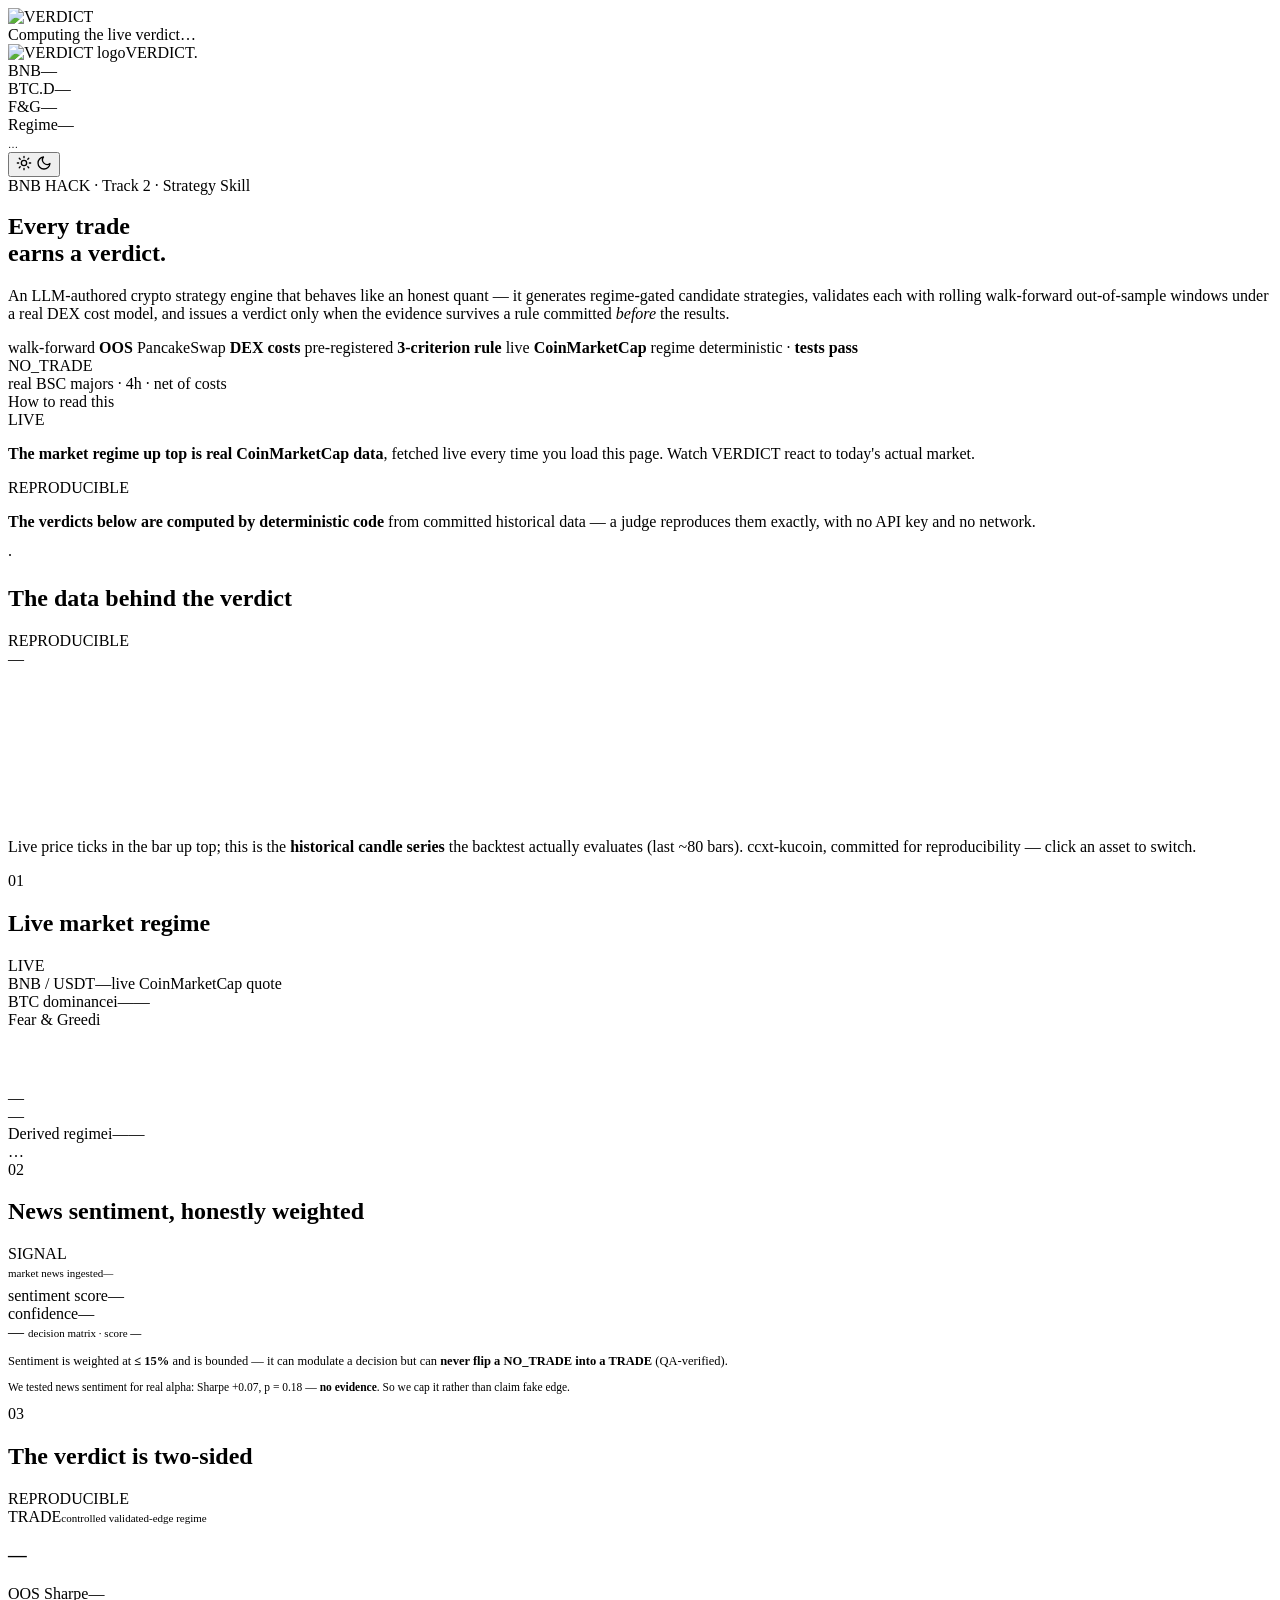
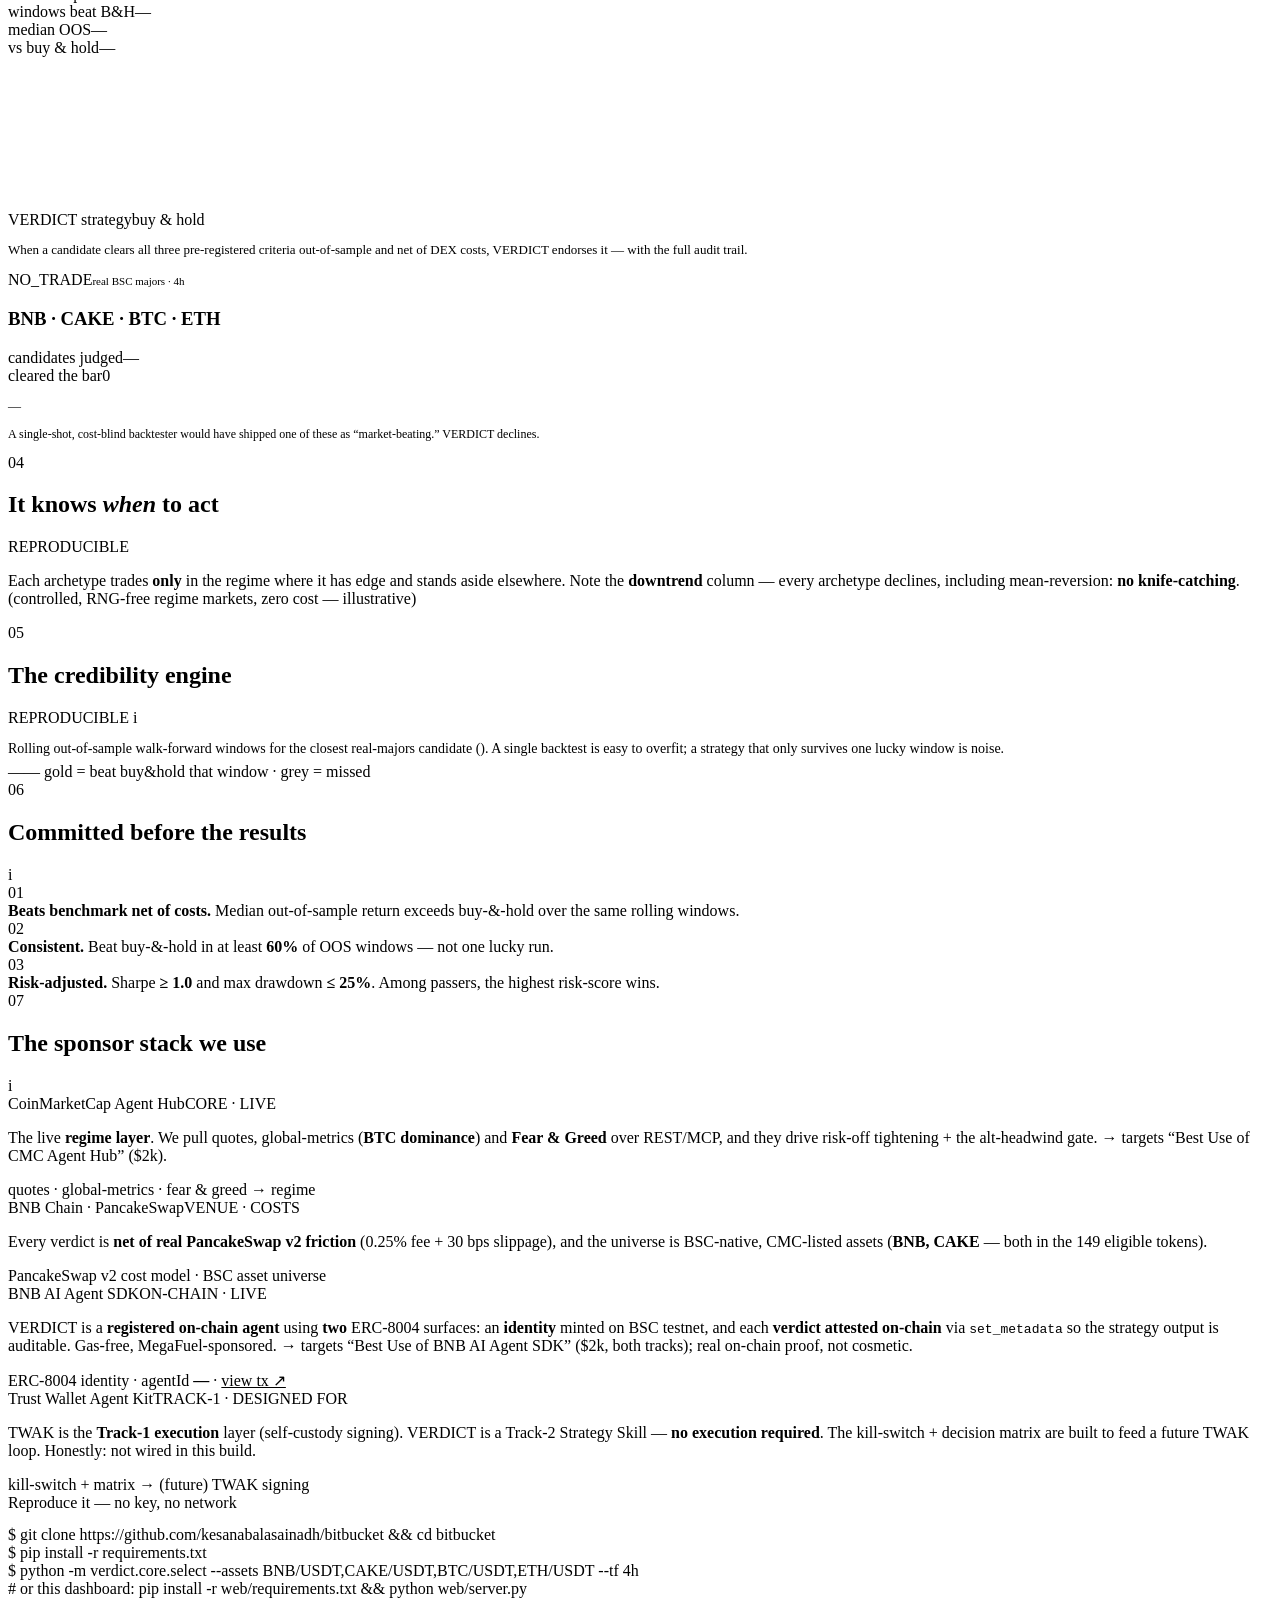
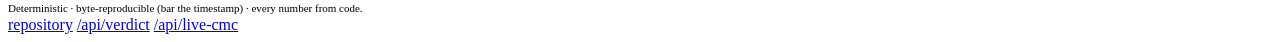
==== commit 6e7e4d3c: "feat(web): branded loading splash + favicon on /api pages - loading splash (logo + spinner, "Computi" ====
--- a/web/static/index.html
+++ b/web/static/index.html
@@ -13,6 +13,11 @@
 <script>document.documentElement.setAttribute('data-theme', localStorage.getItem('verdict-theme') || 'dark');</script>
 </head>
 <body>
+<div id="splash">
+  <img src="/static/favicon.png" class="splash-logo" alt="VERDICT" />
+  <div class="splash-spinner"></div>
+  <div class="splash-text">Computing the live verdict…</div>
+</div>
 
 <!-- ░░ top bar ░░ -->
 <header class="topbar">
